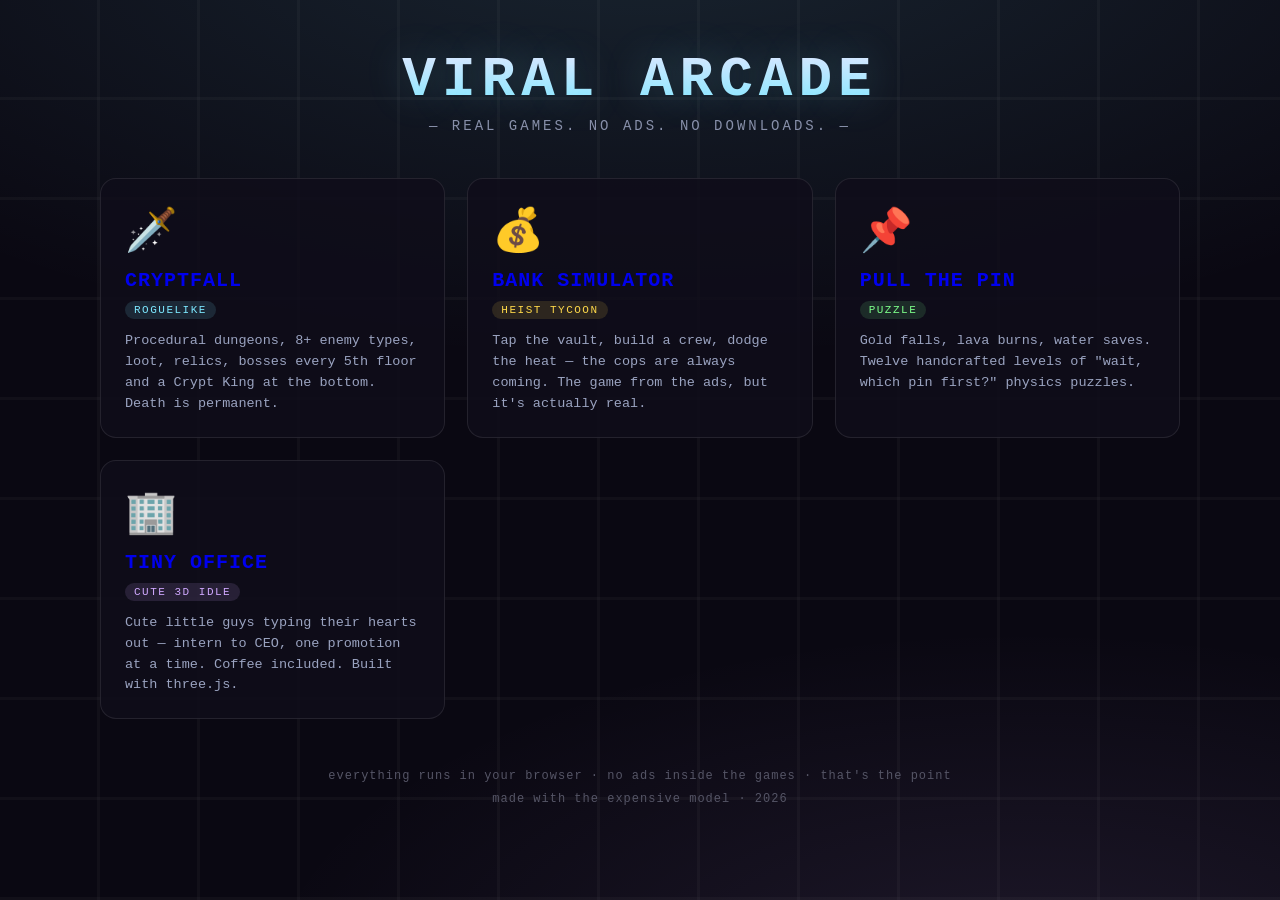
==== index.html @ cd60b2ea "v0.1 VIRAL ARCADE: 3 games live, mobile-ready - cryptfall: procedural roguelike — dungeon gen, synth" ====
<!DOCTYPE html>
<html lang="en">
<head>
<meta charset="UTF-8">
<title>VIRAL ARCADE — browser games</title>
<meta name="viewport" content="width=device-width, initial-scale=1">
<style>
  * { margin: 0; padding: 0; box-sizing: border-box; }
  html, body { height: 100%; }
  body {
    font-family: 'Courier New', monospace;
    background: #0a0812;
    background-image:
      radial-gradient(ellipse 80% 50% at 50% -10%, rgba(125,232,255,0.13), transparent),
      radial-gradient(ellipse 60% 40% at 80% 110%, rgba(208,168,255,0.10), transparent),
      linear-gradient(transparent 97px, rgba(255,255,255,0.03) 97px),
      linear-gradient(90deg, transparent 97px, rgba(255,255,255,0.03) 97px);
    background-size: 100% 100%, 100% 100%, 100px 100px, 100px 100px;
    color: #e8e8f0;
    display: flex; flex-direction: column; align-items: center;
    padding: 48px 20px; min-height: 100%;
  }
  h1 {
    font-size: clamp(30px, 6vw, 56px);
    letter-spacing: 6px;
    background: linear-gradient(180deg, #e8e8ff, #7de8ff);
    -webkit-background-clip: text; background-clip: text;
    -webkit-text-fill-color: transparent;
    text-shadow: 0 0 40px rgba(125,232,255,0.25);
    margin-bottom: 6px;
  }
  .sub { color: #8890aa; letter-spacing: 3px; font-size: 14px; margin-bottom: 44px; }
  .grid {
    display: grid;
    grid-template-columns: repeat(auto-fit, minmax(260px, 1fr));
    gap: 22px; width: 100%; max-width: 1080px;
  }
  a.card {
    display: block; text-decoration: none;
    background: rgba(16,14,26,0.85);
    border: 1px solid rgba(255,255,255,0.09);
    border-radius: 16px;
    padding: 26px 24px 22px;
    transition: transform .16s ease, border-color .16s ease, box-shadow .16s ease;
    position: relative; overflow: hidden;
  }
  a.card:hover {
    transform: translateY(-4px) scale(1.015);
    border-color: rgba(125,232,255,0.45);
    box-shadow: 0 14px 40px rgba(0,0,0,0.5), 0 0 0 1px rgba(125,232,255,0.12);
  }
  a.card::after {
    content: '▶'; position: absolute; right: 18px; top: 20px;
    color: #ffd94a; font-size: 15px; opacity: 0; transition: opacity .16s;
  }
  a.card:hover::after { opacity: 1; }
  .emoji { font-size: 42px; margin-bottom: 12px; display: block; }
  .name { font-size: 20px; font-weight: bold; letter-spacing: 1px; margin-bottom: 8px; }
  .tag {
    display: inline-block; font-size: 11px; letter-spacing: 1.5px;
    padding: 3px 9px; border-radius: 999px; margin-bottom: 12px;
  }
  .desc { color: #9aa3c0; font-size: 13.5px; line-height: 1.55; }
  .t1 { background: rgba(125,232,255,0.13); color: #7de8ff; }
  .t2 { background: rgba(255,217,74,0.13); color: #ffd94a; }
  .t3 { background: rgba(122,255,138,0.13); color: #7dff8a; }
  .t4 { background: rgba(208,168,255,0.13); color: #d0a8ff; }
  .foot { margin-top: 46px; color: #556; font-size: 12px; letter-spacing: 1px; text-align: center; line-height: 1.9; }
</style>
</head>
<body>
  <h1>VIRAL ARCADE</h1>
  <div class="sub">— REAL GAMES. NO ADS. NO DOWNLOADS. —</div>
  <div class="grid">
    <a class="card" href="cryptfall/">
      <span class="emoji">🗡️</span>
      <div class="name">CRYPTFALL</div>
      <span class="tag t1">ROGUELIKE</span>
      <div class="desc">Procedural dungeons, 8+ enemy types, loot, relics, bosses every 5th floor and a Crypt King at the bottom. Death is permanent.</div>
    </a>
    <a class="card" href="bank-simulator/">
      <span class="emoji">💰</span>
      <div class="name">BANK SIMULATOR</div>
      <span class="tag t2">HEIST TYCOON</span>
      <div class="desc">Tap the vault, build a crew, dodge the heat — the cops are always coming. The game from the ads, but it's actually real.</div>
    </a>
    <a class="card" href="pull-the-pin/">
      <span class="emoji">📌</span>
      <div class="name">PULL THE PIN</div>
      <span class="tag t3">PUZZLE</span>
      <div class="desc">Gold falls, lava burns, water saves. Twelve handcrafted levels of "wait, which pin first?" physics puzzles.</div>
    </a>
    <a class="card" href="office-life/">
      <span class="emoji">🏢</span>
      <div class="name">TINY OFFICE</div>
      <span class="tag t4">CUTE 3D IDLE</span>
      <div class="desc">Cute little guys typing their hearts out — intern to CEO, one promotion at a time. Coffee included. Built with three.js.</div>
    </a>
  </div>
  <div class="foot">
    everything runs in your browser · no ads inside the games · that's the point<br>
    made with the expensive model · 2026
  </div>
</body>
</html>
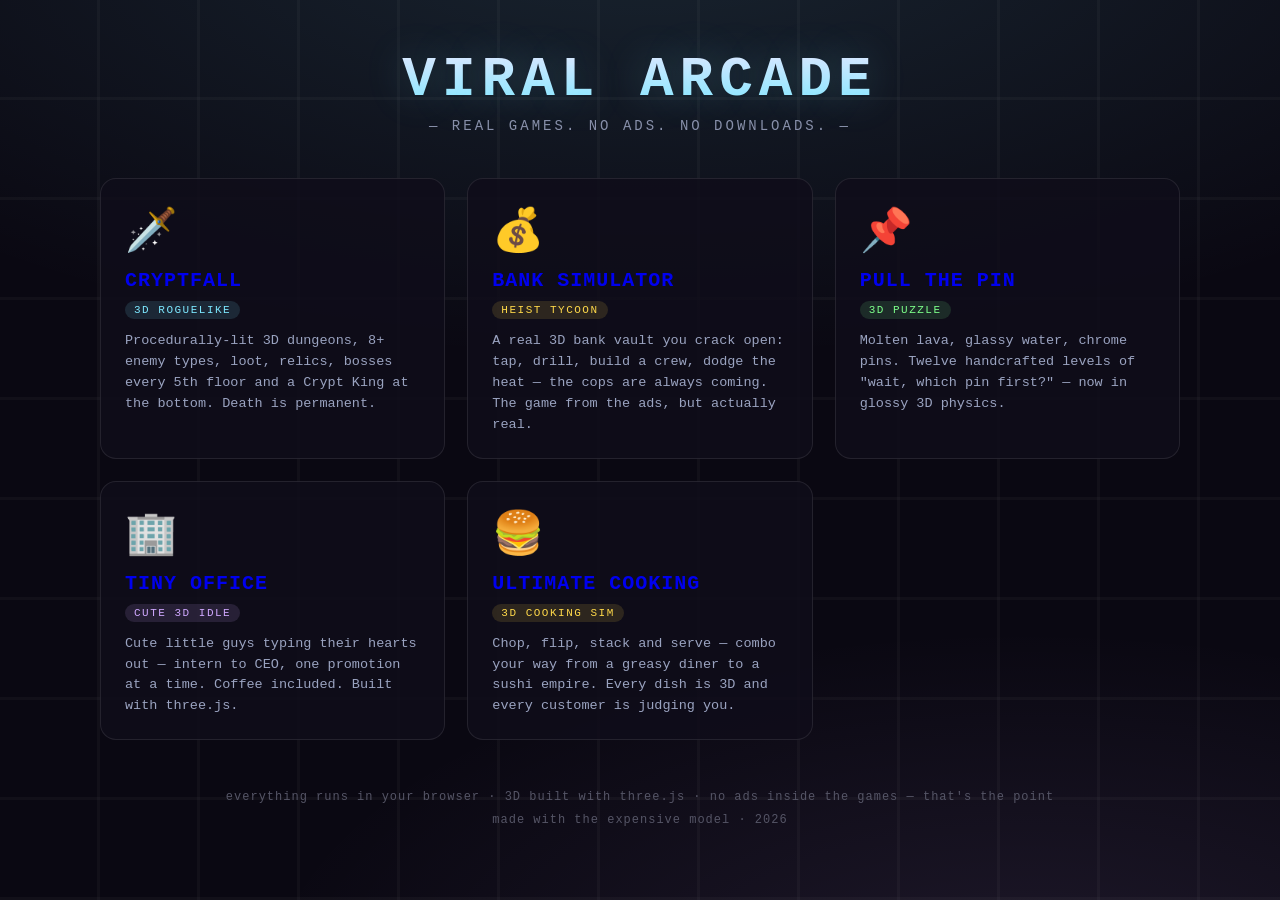
==== commit 397302d0: "v0.2 prep: homepage 3D rebrand + ultimate-cooking card, repo test runner (471 checks)" ====
--- a/index.html
+++ b/index.html
@@ -75,20 +75,20 @@
     <a class="card" href="cryptfall/">
       <span class="emoji">🗡️</span>
       <div class="name">CRYPTFALL</div>
-      <span class="tag t1">ROGUELIKE</span>
-      <div class="desc">Procedural dungeons, 8+ enemy types, loot, relics, bosses every 5th floor and a Crypt King at the bottom. Death is permanent.</div>
+      <span class="tag t1">3D ROGUELIKE</span>
+      <div class="desc">Procedurally-lit 3D dungeons, 8+ enemy types, loot, relics, bosses every 5th floor and a Crypt King at the bottom. Death is permanent.</div>
     </a>
     <a class="card" href="bank-simulator/">
       <span class="emoji">💰</span>
       <div class="name">BANK SIMULATOR</div>
       <span class="tag t2">HEIST TYCOON</span>
-      <div class="desc">Tap the vault, build a crew, dodge the heat — the cops are always coming. The game from the ads, but it's actually real.</div>
+      <div class="desc">A real 3D bank vault you crack open: tap, drill, build a crew, dodge the heat — the cops are always coming. The game from the ads, but actually real.</div>
     </a>
     <a class="card" href="pull-the-pin/">
       <span class="emoji">📌</span>
       <div class="name">PULL THE PIN</div>
-      <span class="tag t3">PUZZLE</span>
-      <div class="desc">Gold falls, lava burns, water saves. Twelve handcrafted levels of "wait, which pin first?" physics puzzles.</div>
+      <span class="tag t3">3D PUZZLE</span>
+      <div class="desc">Molten lava, glassy water, chrome pins. Twelve handcrafted levels of "wait, which pin first?" — now in glossy 3D physics.</div>
     </a>
     <a class="card" href="office-life/">
       <span class="emoji">🏢</span>
@@ -96,9 +96,15 @@
       <span class="tag t4">CUTE 3D IDLE</span>
       <div class="desc">Cute little guys typing their hearts out — intern to CEO, one promotion at a time. Coffee included. Built with three.js.</div>
     </a>
+    <a class="card" href="ultimate-cooking/">
+      <span class="emoji">🍔</span>
+      <div class="name">ULTIMATE COOKING</div>
+      <span class="tag t2">3D COOKING SIM</span>
+      <div class="desc">Chop, flip, stack and serve — combo your way from a greasy diner to a sushi empire. Every dish is 3D and every customer is judging you.</div>
+    </a>
   </div>
   <div class="foot">
-    everything runs in your browser · no ads inside the games · that's the point<br>
+    everything runs in your browser · 3D built with three.js · no ads inside the games — that's the point<br>
     made with the expensive model · 2026
   </div>
 </body>
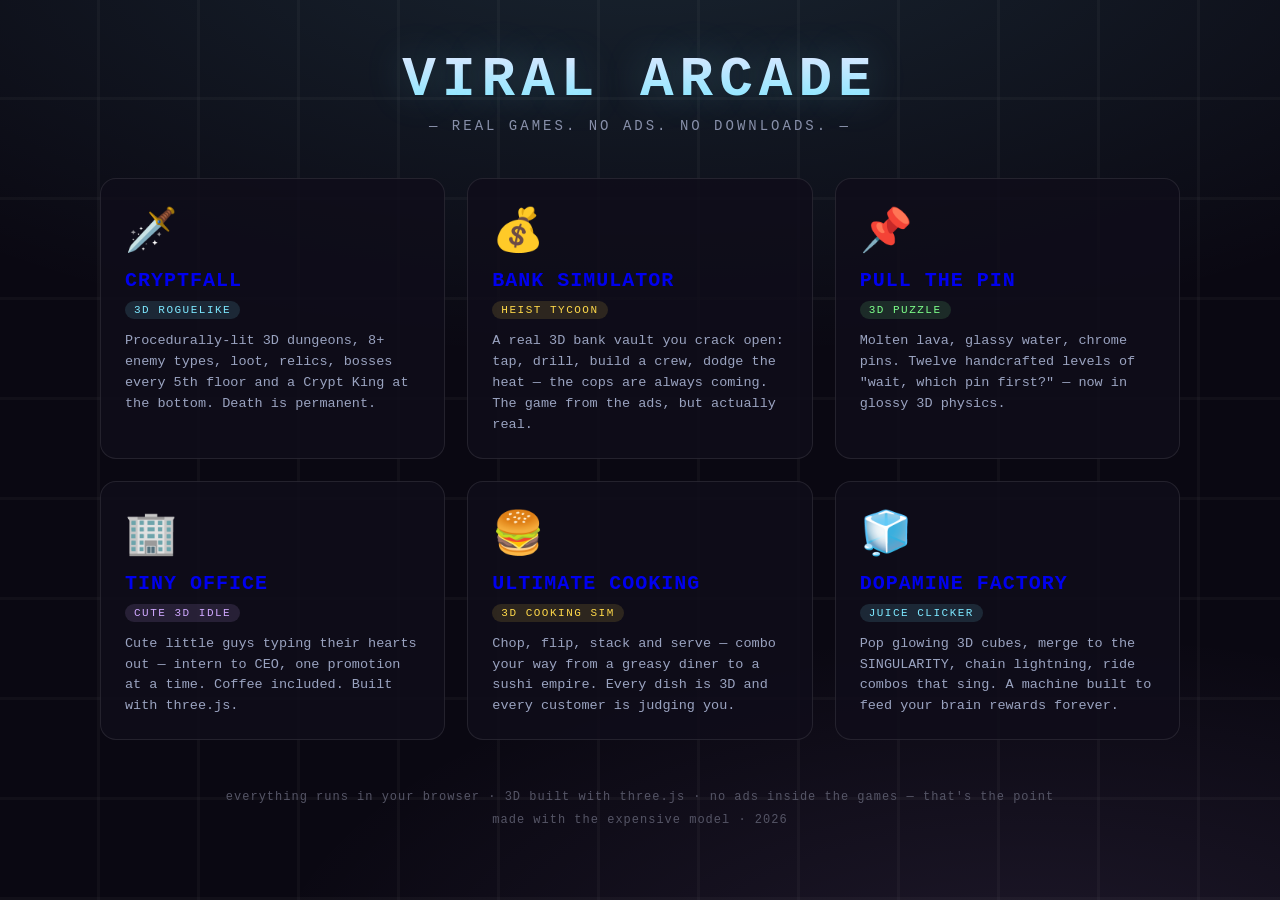
==== commit cf4a7a24: "dopamine-factory: contracts, skeleton, 11-agent swarm build initiated - CONTRACTS.md: canon numbers," ====
--- a/index.html
+++ b/index.html
@@ -102,6 +102,12 @@
       <span class="tag t2">3D COOKING SIM</span>
       <div class="desc">Chop, flip, stack and serve — combo your way from a greasy diner to a sushi empire. Every dish is 3D and every customer is judging you.</div>
     </a>
+    <a class="card" href="dopamine-factory/">
+      <span class="emoji">🧊</span>
+      <div class="name">DOPAMINE FACTORY</div>
+      <span class="tag t1">JUICE CLICKER</span>
+      <div class="desc">Pop glowing 3D cubes, merge to the SINGULARITY, chain lightning, ride combos that sing. A machine built to feed your brain rewards forever.</div>
+    </a>
   </div>
   <div class="foot">
     everything runs in your browser · 3D built with three.js · no ads inside the games — that's the point<br>
